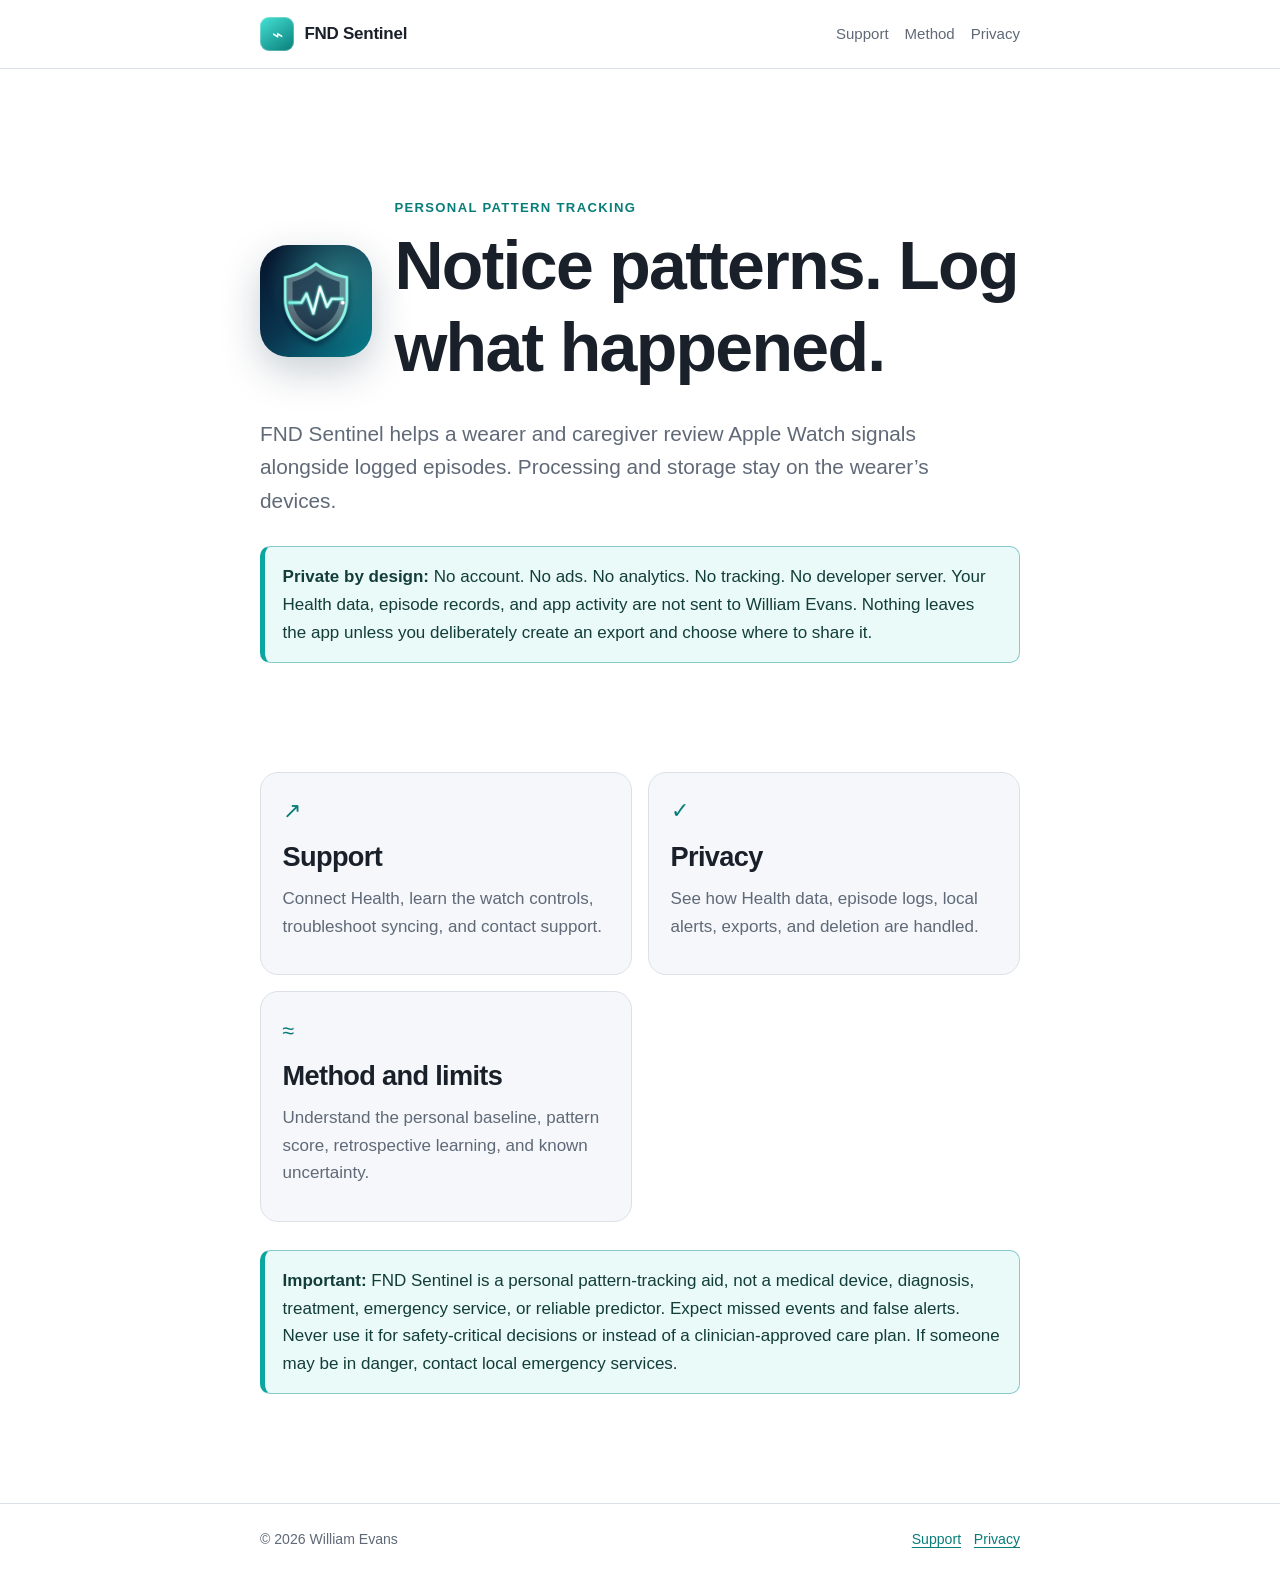
==== index.html @ 7ccc56df "Publish FND Sentinel support and privacy site" ====
<!doctype html>
<html lang="en-US">
<head>
  <meta charset="utf-8">
  <meta name="viewport" content="width=device-width, initial-scale=1">
  <meta name="description" content="Official support and privacy information for FND Sentinel, a local-first Apple Watch pattern-tracking aid.">
  <meta name="theme-color" content="#06172f" media="(prefers-color-scheme: dark)">
  <meta name="theme-color" content="#ffffff" media="(prefers-color-scheme: light)">
  <title>FND Sentinel — Support and Privacy</title>
  <link rel="stylesheet" href="styles.css">
</head>
<body>
  <a class="skip-link" href="#main">Skip to content</a>
  <header class="site-header">
    <div class="header-inner">
      <a class="brand" href="index.html" aria-current="page">
        <span class="brand-mark" aria-hidden="true">⌁</span>
        <span>FND Sentinel</span>
      </a>
      <nav aria-label="Primary">
        <a href="support.html">Support</a>
        <a href="methodology.html">Method</a>
        <a href="privacy.html">Privacy</a>
      </nav>
    </div>
  </header>

  <main id="main">
    <section class="hero" aria-labelledby="hero-title">
      <div class="hero-lockup">
        <img class="app-icon" src="app-icon.png" alt="FND Sentinel shield and signal app icon">
        <div>
          <p class="eyebrow">Personal pattern tracking</p>
          <h1 id="hero-title">Notice patterns. Log what happened.</h1>
        </div>
      </div>
      <p class="lede">FND Sentinel helps a wearer and caregiver review Apple Watch signals alongside logged episodes. Processing and storage stay on the wearer’s devices.</p>
      <div class="notice" role="note">
        <p><strong>Private by design:</strong> No account. No ads. No analytics. No tracking. No developer server. Your Health data, episode records, and app activity are not sent to William Evans. Nothing leaves the app unless you deliberately create an export and choose where to share it.</p>
      </div>
    </section>

    <section class="card-grid" aria-label="Resources">
      <a class="card" href="support.html">
        <span class="card-icon" aria-hidden="true">↗</span>
        <h2>Support</h2>
        <p>Connect Health, learn the watch controls, troubleshoot syncing, and contact support.</p>
      </a>
      <a class="card" href="privacy.html">
        <span class="card-icon" aria-hidden="true">✓</span>
        <h2>Privacy</h2>
        <p>See how Health data, episode logs, local alerts, exports, and deletion are handled.</p>
      </a>
      <a class="card" href="methodology.html">
        <span class="card-icon" aria-hidden="true">≈</span>
        <h2>Method and limits</h2>
        <p>Understand the personal baseline, pattern score, retrospective learning, and known uncertainty.</p>
      </a>
    </section>

    <div class="notice" role="note">
      <p><strong>Important:</strong> FND Sentinel is a personal pattern-tracking aid, not a medical device, diagnosis, treatment, emergency service, or reliable predictor. Expect missed events and false alerts. Never use it for safety-critical decisions or instead of a clinician-approved care plan. If someone may be in danger, contact local emergency services.</p>
    </div>
  </main>

  <footer class="site-footer">
    <div class="footer-inner">
      <p>© 2026 William Evans</p>
      <div class="footer-links">
        <a href="support.html">Support</a>
        <a href="privacy.html">Privacy</a>
      </div>
    </div>
  </footer>
</body>
</html>
---- styles.css ----
:root {
  color-scheme: light dark;
  --accent: #0aa69f;
  --accent-strong: #087d79;
  --ink: #19202a;
  --muted: #5f6977;
  --surface: #ffffff;
  --surface-raised: #f5f7fa;
  --line: #dce1e8;
  --warning: #eafaf8;
  --max-width: 760px;
  font-family: -apple-system, BlinkMacSystemFont, "SF Pro Text", "Segoe UI", sans-serif;
  font-synthesis: none;
}

* { box-sizing: border-box; }
html { scroll-behavior: smooth; }
body {
  margin: 0;
  background: var(--surface);
  color: var(--ink);
  font-size: 17px;
  line-height: 1.62;
}

a { color: var(--accent-strong); text-underline-offset: 0.18em; }
a:hover { text-decoration-thickness: 2px; }
a:focus-visible,
button:focus-visible {
  outline: 3px solid var(--accent);
  outline-offset: 3px;
  border-radius: 4px;
}

.skip-link {
  position: absolute;
  left: 1rem;
  top: -5rem;
  z-index: 10;
  padding: 0.6rem 0.85rem;
  border-radius: 0 0 8px 8px;
  background: var(--ink);
  color: var(--surface);
}
.skip-link:focus { top: 0; }

.site-header {
  border-bottom: 1px solid var(--line);
  background: color-mix(in srgb, var(--surface) 92%, transparent);
}
.header-inner,
main,
.footer-inner {
  width: min(100% - 2.5rem, var(--max-width));
  margin-inline: auto;
}
.header-inner {
  display: flex;
  align-items: center;
  justify-content: space-between;
  gap: 1rem;
  min-height: 68px;
}
.brand {
  display: inline-flex;
  align-items: center;
  gap: 0.65rem;
  color: var(--ink);
  font-weight: 750;
  text-decoration: none;
  letter-spacing: -0.015em;
}
.brand-mark {
  display: grid;
  place-items: center;
  width: 34px;
  height: 34px;
  border-radius: 9px;
  background: linear-gradient(145deg, #46e2d5, #087d79);
  color: #fff;
  font-size: 19px;
  line-height: 1;
  box-shadow: inset 0 0 0 1px rgb(255 255 255 / 0.28);
}
nav { display: flex; gap: 1rem; font-size: 0.94rem; }
nav a { color: var(--muted); text-decoration: none; }
nav a[aria-current="page"], nav a:hover { color: var(--ink); }

main { padding-block: clamp(2.5rem, 7vw, 5rem) 5rem; }
.hero { padding-block: clamp(1rem, 4vw, 3rem); }
.eyebrow {
  margin: 0 0 0.45rem;
  color: var(--accent-strong);
  font-size: 0.82rem;
  font-weight: 750;
  letter-spacing: 0.1em;
  text-transform: uppercase;
}
h1, h2, h3 { line-height: 1.2; letter-spacing: -0.025em; }
h1 { max-width: 690px; margin: 0 0 1rem; font-size: clamp(2.25rem, 7vw, 4.25rem); }
.page-title { font-size: clamp(2.15rem, 6vw, 3.5rem); }
h2 { margin: 2.6rem 0 0.7rem; font-size: clamp(1.35rem, 3vw, 1.7rem); }
h3 { margin: 1.6rem 0 0.4rem; }
p, ul, ol { margin-block: 0.75rem; }
ul, ol { padding-left: 1.35rem; }
li + li { margin-top: 0.35rem; }
.lede { max-width: 670px; color: var(--muted); font-size: clamp(1.08rem, 2.7vw, 1.3rem); }
.meta { color: var(--muted); font-size: 0.94rem; }

.card-grid {
  display: grid;
  grid-template-columns: repeat(2, minmax(0, 1fr));
  gap: 1rem;
  margin-top: 2rem;
}
.card {
  display: block;
  min-height: 190px;
  padding: 1.35rem;
  border: 1px solid var(--line);
  border-radius: 18px;
  background: var(--surface-raised);
  color: var(--ink);
  text-decoration: none;
}
.card:hover { border-color: var(--accent); transform: translateY(-1px); }
.card h2 { margin: 0.7rem 0 0.35rem; }
.card p { color: var(--muted); }
.card-icon { color: var(--accent-strong); font-size: 1.35rem; }

.notice {
  margin: 1.8rem 0;
  padding: 1rem 1.1rem;
  border: 1px solid color-mix(in srgb, var(--accent) 40%, var(--line));
  border-left: 5px solid var(--accent);
  border-radius: 10px;
  background: var(--warning);
  color: #123d3a;
}
.notice p { margin: 0; }
.contact-box {
  margin-top: 2rem;
  padding: 1.2rem 1.3rem;
  border-radius: 14px;
  background: var(--surface-raised);
  border: 1px solid var(--line);
}
.contact-box h2 { margin-top: 0; }

.site-footer { border-top: 1px solid var(--line); }
.footer-inner {
  display: flex;
  justify-content: space-between;
  gap: 1rem;
  padding-block: 1.5rem 2.2rem;
  color: var(--muted);
  font-size: 0.88rem;
}
.footer-inner p { margin: 0; }
.footer-links { display: flex; flex-wrap: wrap; gap: 0.8rem; }

@media (max-width: 620px) {
  body { font-size: 16px; }
  .header-inner { align-items: flex-start; flex-direction: column; padding-block: 0.8rem; }
  nav { width: 100%; justify-content: space-between; }
  .card-grid { grid-template-columns: 1fr; }
  .footer-inner { flex-direction: column; }
}

@media (prefers-color-scheme: dark) {
  :root {
    --accent: #36d8cb;
    --accent-strong: #77eee4;
    --ink: #f2f4f7;
    --muted: #abb4c0;
    --surface: #101319;
    --surface-raised: #191e26;
    --line: #303844;
    --warning: #102c2b;
  }
  .notice { color: #d3fbf7; }
}

@media (prefers-reduced-motion: reduce) {
  html { scroll-behavior: auto; }
  *, *::before, *::after { transition: none !important; }
}

@media print {
  .site-header, .site-footer, .skip-link { display: none; }
  main { width: 100%; padding: 0; }
  body { color: #000; background: #fff; font-size: 11pt; }
  a { color: #000; }
}

.hero-lockup {
  display: grid;
  grid-template-columns: 112px 1fr;
  gap: 1.4rem;
  align-items: center;
}
.app-icon {
  width: 112px;
  height: 112px;
  border-radius: 25%;
  box-shadow: 0 14px 40px rgb(4 36 54 / 0.22);
}
@media (max-width: 620px) {
  .hero-lockup { grid-template-columns: 76px 1fr; gap: 1rem; }
  .app-icon { width: 76px; height: 76px; }
}
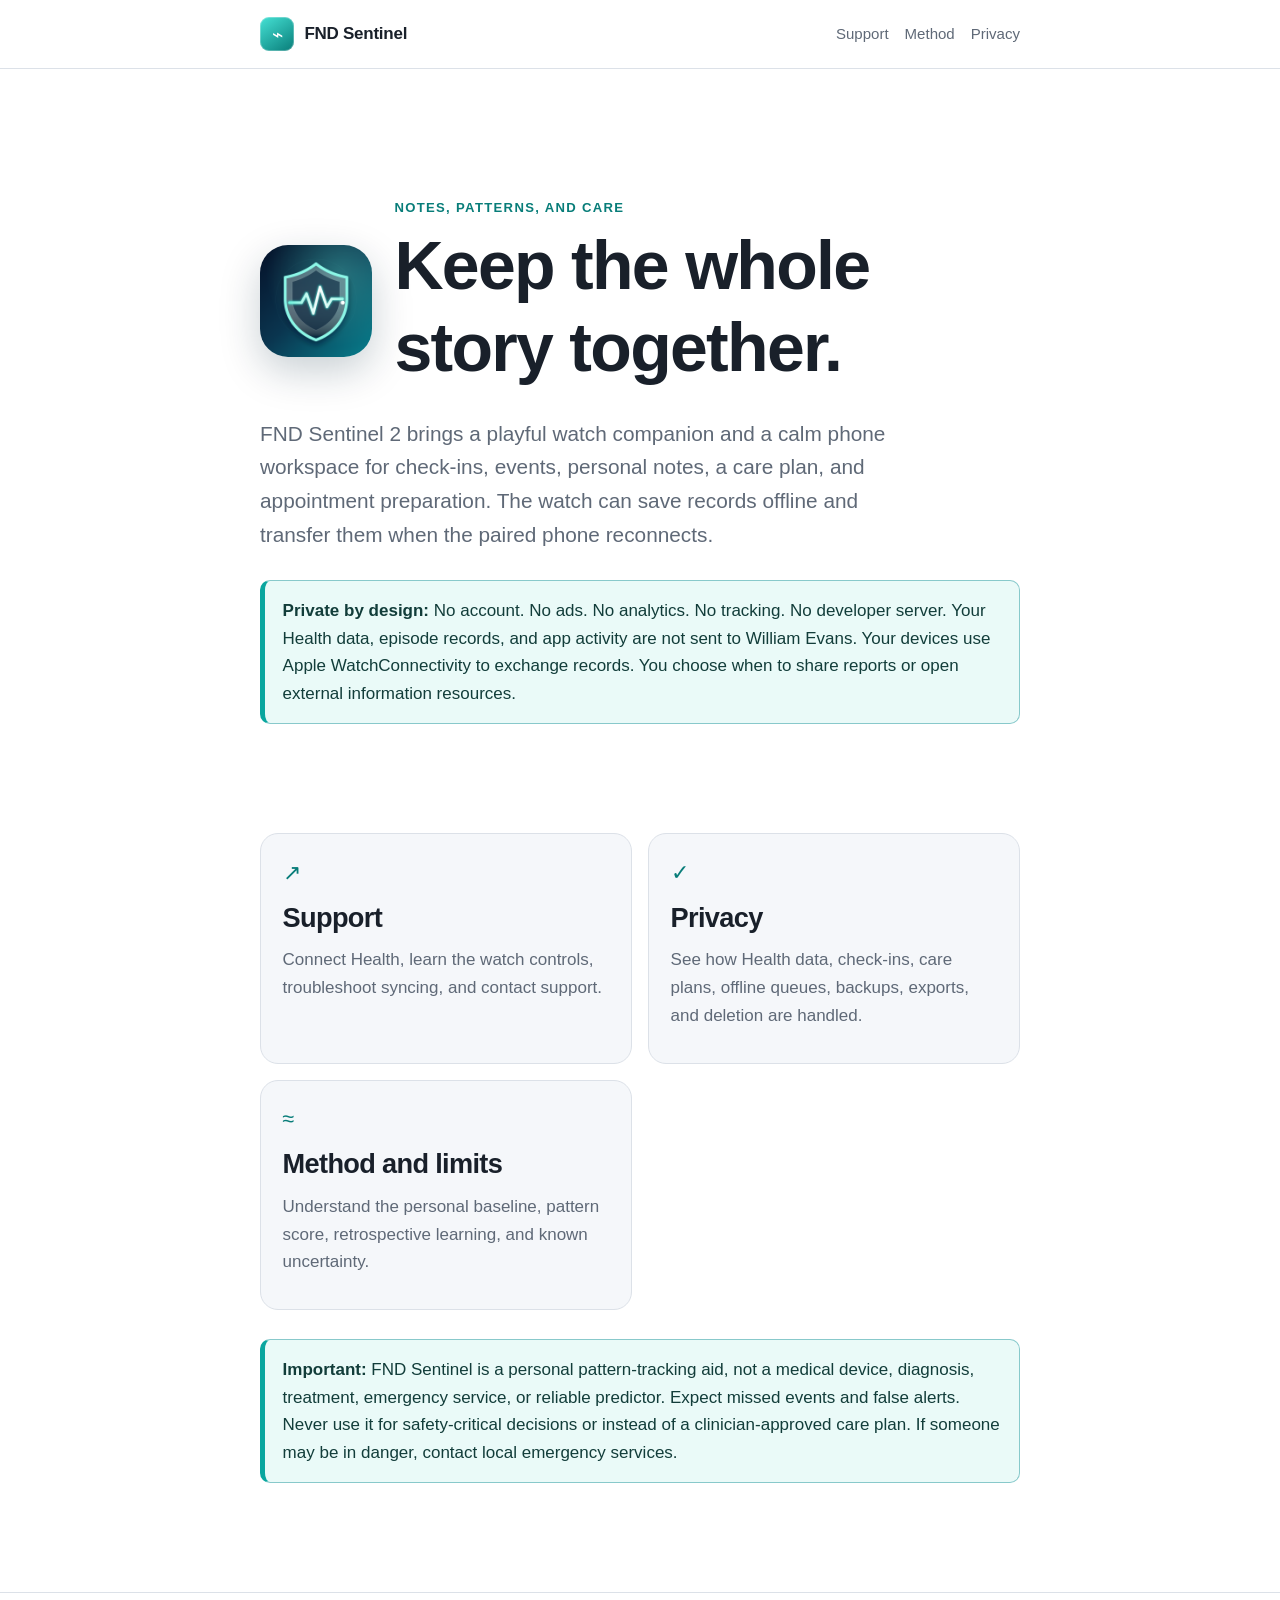
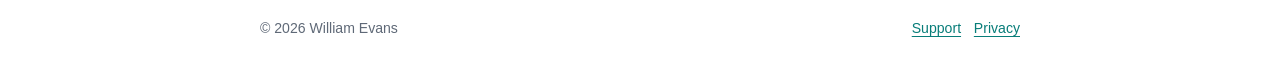
==== commit 1b9a5412: "Update public support and privacy information for Sentinel 2" ====
--- a/index.html
+++ b/index.html
@@ -30,13 +30,13 @@
       <div class="hero-lockup">
         <img class="app-icon" src="app-icon.png" alt="FND Sentinel shield and signal app icon">
         <div>
-          <p class="eyebrow">Personal pattern tracking</p>
-          <h1 id="hero-title">Notice patterns. Log what happened.</h1>
+          <p class="eyebrow">Notes, patterns, and care</p>
+          <h1 id="hero-title">Keep the whole story together.</h1>
         </div>
       </div>
-      <p class="lede">FND Sentinel helps a wearer and caregiver review Apple Watch signals alongside logged episodes. Processing and storage stay on the wearer’s devices.</p>
+      <p class="lede">FND Sentinel 2 brings a playful watch companion and a calm phone workspace for check-ins, events, personal notes, a care plan, and appointment preparation. The watch can save records offline and transfer them when the paired phone reconnects.</p>
       <div class="notice" role="note">
-        <p><strong>Private by design:</strong> No account. No ads. No analytics. No tracking. No developer server. Your Health data, episode records, and app activity are not sent to William Evans. Nothing leaves the app unless you deliberately create an export and choose where to share it.</p>
+        <p><strong>Private by design:</strong> No account. No ads. No analytics. No tracking. No developer server. Your Health data, episode records, and app activity are not sent to William Evans. Your devices use Apple WatchConnectivity to exchange records. You choose when to share reports or open external information resources.</p>
       </div>
     </section>
 
@@ -49,7 +49,7 @@
       <a class="card" href="privacy.html">
         <span class="card-icon" aria-hidden="true">✓</span>
         <h2>Privacy</h2>
-        <p>See how Health data, episode logs, local alerts, exports, and deletion are handled.</p>
+        <p>See how Health data, check-ins, care plans, offline queues, backups, exports, and deletion are handled.</p>
       </a>
       <a class="card" href="methodology.html">
         <span class="card-icon" aria-hidden="true">≈</span>
